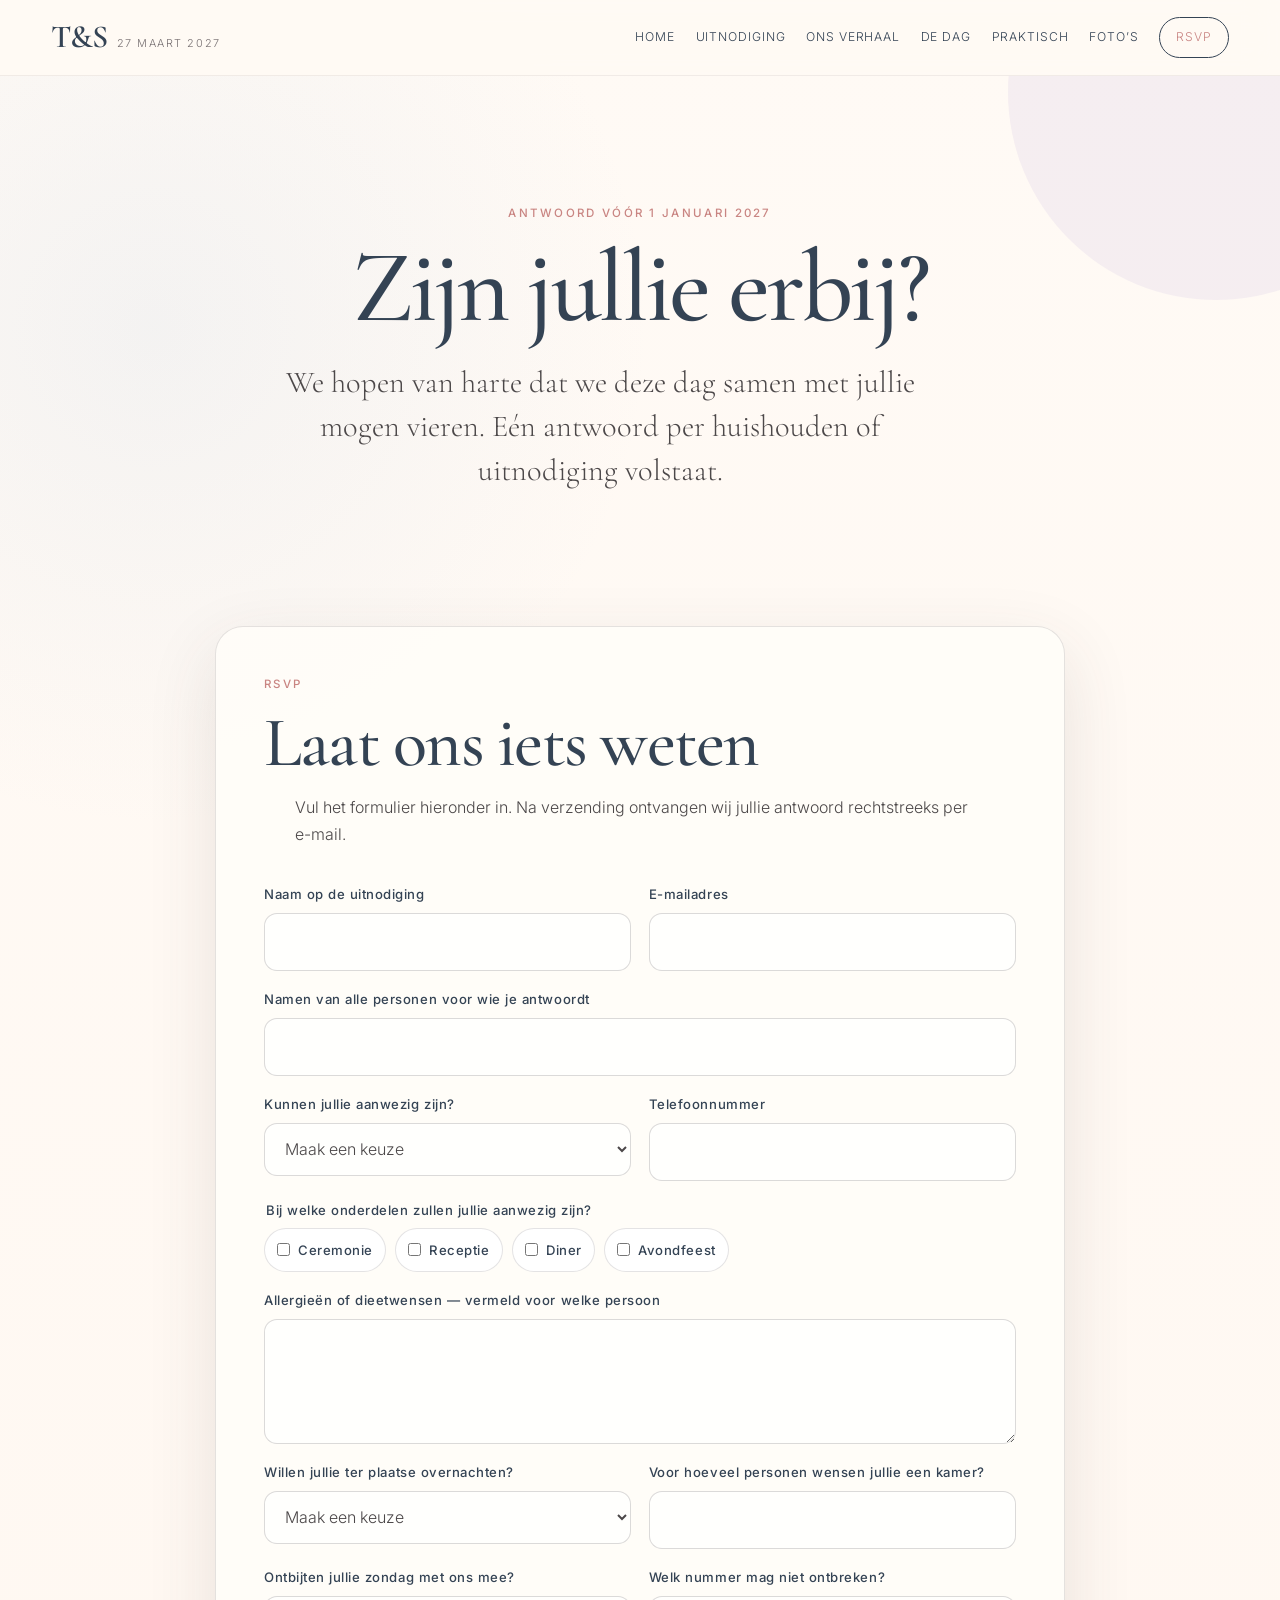
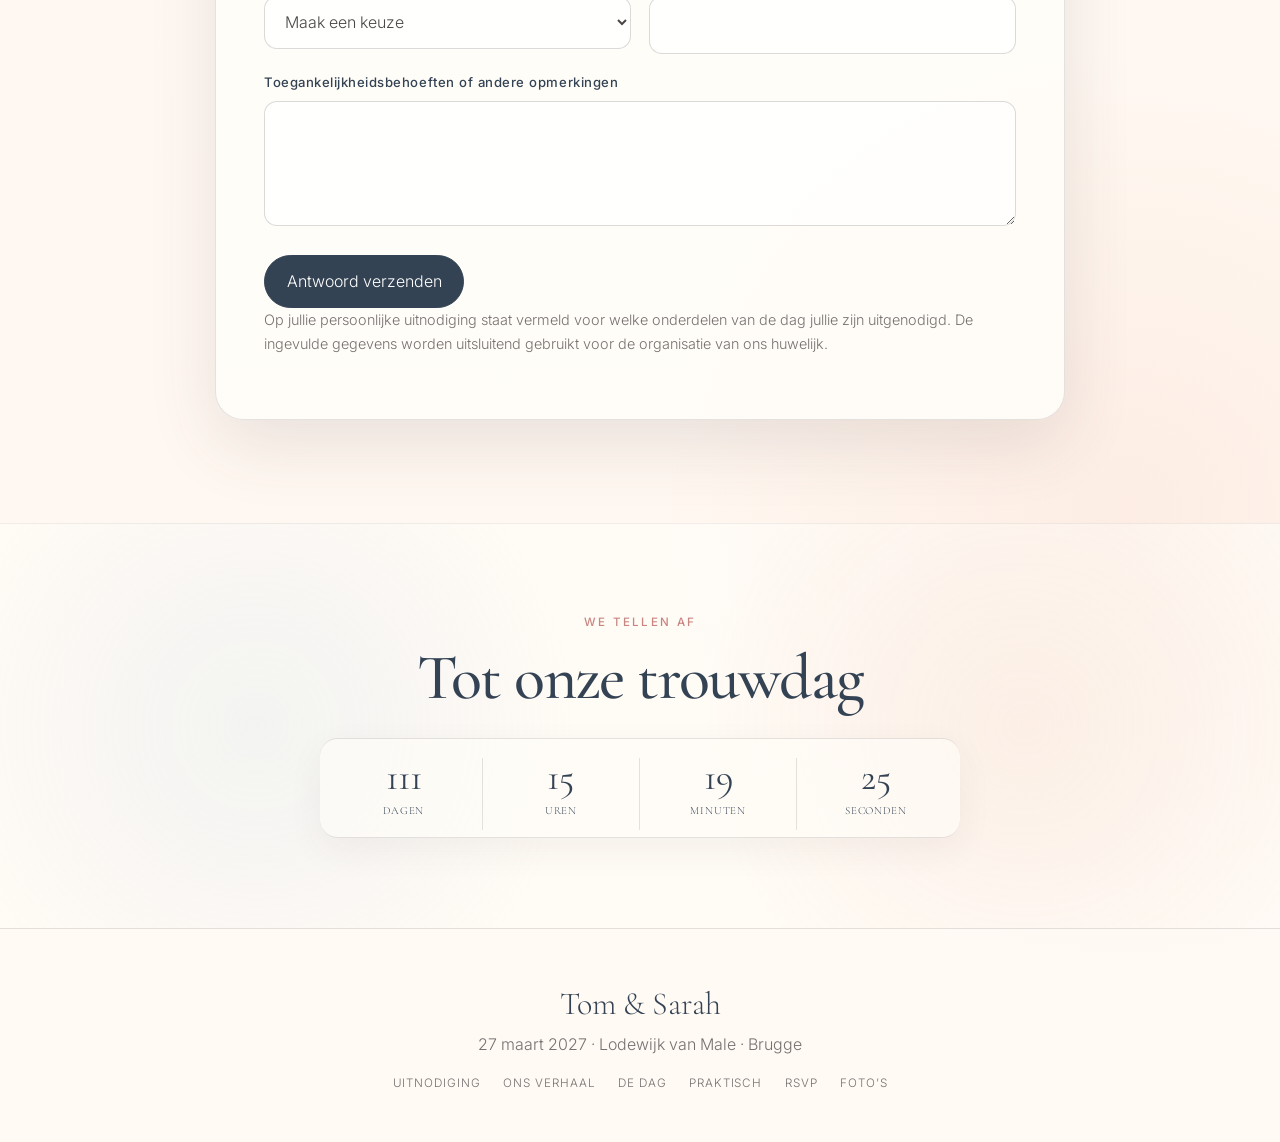
==== rsvp.html @ 19453e4e "Add files via upload Eerste versie trouwwebsite" ====
<!doctype html>
<html lang="nl">
<head>
  <meta charset="utf-8">
  <meta name="viewport" content="width=device-width,initial-scale=1">
  <meta name="description" content="Bevestig jullie aanwezigheid voor het huwelijk van Tom en Sarah vóór 1 januari 2027.">
  <meta name="theme-color" content="#fffaf5">
  <title>RSVP | Tom &amp; Sarah</title>
  <link rel="icon" href="assets/favicon.svg" type="image/svg+xml">
  <link rel="stylesheet" href="style.css">
</head>
<body>

<a class="skip-link" href="#main">Ga naar de inhoud</a>
<header class="site-header">
  <a class="brand" href="index.html" aria-label="Tom en Sarah, home">
    <span class="brand-mark">T&amp;S</span>
    <span class="brand-date">27 maart 2027</span>
  </a>
  <button class="menu-toggle" type="button" aria-label="Menu openen" aria-expanded="false">
    <span></span><span></span><span></span>
  </button>
  <nav class="site-nav" aria-label="Hoofdnavigatie">
    <a href="index.html">Home</a><a href="uitnodiging.html">Uitnodiging</a><a href="ons-verhaal.html">Ons verhaal</a><a href="de-dag.html">De dag</a><a href="praktisch.html">Praktisch</a><a href="fotos.html">Foto’s</a><a class="nav-rsvp" href="rsvp.html" aria-current="page">RSVP</a>
  </nav>
</header>

<main id="main">

<section class="page-hero">
  <div class="narrow centered-text">
    <span class="eyebrow">Antwoord vóór 1 januari 2027</span>
    <h1>Zijn jullie erbij?</h1>
    <p class="lead">We hopen van harte dat we deze dag samen met jullie mogen vieren. Eén antwoord per huishouden of uitnodiging volstaat.</p>
  </div>
</section>

<section class="section section-topless">
  <form class="form-shell" id="rsvp-form"
        action="https://formsubmit.co/tom.vandecasteele@hotmail.com"
        method="POST">
    <input type="hidden" name="_subject" id="rsvp-subject" value="RSVP">
    <input type="hidden" name="_template" value="table">
    <input type="hidden" name="_replyto" id="rsvp-replyto" value="">
    <input type="hidden" name="_url" id="rsvp-source-url" value="">
    <input type="hidden" name="_next" id="rsvp-next-url" value="" disabled>
    <input class="honeypot" type="text" name="_honey" tabindex="-1"
           autocomplete="off" aria-hidden="true">
    <div class="section-title">
      <span class="eyebrow">RSVP</span>
      <h2>Laat ons iets weten</h2>
      <p>Vul het formulier hieronder in. Na verzending ontvangen wij jullie antwoord rechtstreeks per e-mail.</p>
    </div>

    <div class="form-grid">
      <div class="field">
        <label for="invite-name">Naam op de uitnodiging</label>
        <input id="invite-name" name="Naam op de uitnodiging" autocomplete="name" required>
      </div>

      <div class="field">
        <label for="email">E-mailadres</label>
        <input id="email" name="E-mailadres" type="email" autocomplete="email" required>
      </div>

      <div class="field full">
        <label for="guest-names">Namen van alle personen voor wie je antwoordt</label>
        <input id="guest-names" name="Namen van alle personen" required>
      </div>

      <div class="field">
        <label for="attendance">Kunnen jullie aanwezig zijn?</label>
        <select id="attendance" name="Aanwezigheid" required>
          <option value="">Maak een keuze</option>
          <option>Ja, met veel plezier</option>
          <option>Helaas niet</option>
        </select>
      </div>

      <div class="field">
        <label for="phone">Telefoonnummer</label>
        <input id="phone" name="Telefoonnummer" type="tel" autocomplete="tel">
      </div>

      <fieldset class="field full">
        <legend>Bij welke onderdelen zullen jullie aanwezig zijn?</legend>
        <div class="checkbox-grid">
          <label class="check"><input type="checkbox" name="Aanwezig bij ceremonie" value="Ja"> Ceremonie</label>
          <label class="check"><input type="checkbox" name="Aanwezig bij receptie" value="Ja"> Receptie</label>
          <label class="check"><input type="checkbox" name="Aanwezig bij diner" value="Ja"> Diner</label>
          <label class="check"><input type="checkbox" name="Aanwezig bij avondfeest" value="Ja"> Avondfeest</label>
        </div>
      </fieldset>

      <div class="field full">
        <label for="diet">Allergieën of dieetwensen — vermeld voor welke persoon</label>
        <textarea id="diet" name="Allergieën of dieetwensen"></textarea>
      </div>

      <div class="field">
        <label for="stay">Willen jullie ter plaatse overnachten?</label>
        <select id="stay" name="Overnachting ter plaatse">
          <option value="">Maak een keuze</option>
          <option>Ja</option>
          <option>Nee</option>
          <option>Misschien, graag meer informatie</option>
        </select>
      </div>

      <div class="field">
        <label for="room-guests">Voor hoeveel personen wensen jullie een kamer?</label>
        <input id="room-guests" name="Aantal personen voor een kamer" type="number" min="1" max="8">
      </div>

      <div class="field">
        <label for="breakfast">Ontbijten jullie zondag met ons mee?</label>
        <select id="breakfast" name="Ontbijt op zondag">
          <option value="">Maak een keuze</option>
          <option>Ja</option>
          <option>Nee</option>
        </select>
      </div>

      <div class="field">
        <label for="song">Welk nummer mag niet ontbreken?</label>
        <input id="song" name="Muziekverzoek">
      </div>

      <div class="field full">
        <label for="notes">Toegankelijkheidsbehoeften of andere opmerkingen</label>
        <textarea id="notes" name="Andere opmerkingen"></textarea>
      </div>
    </div>

    <div class="button-row">
      <button class="btn primary" type="submit">Antwoord verzenden</button>
    </div>

    <div class="form-status" role="status" aria-live="polite" tabindex="-1"></div>
    <p class="small rsvp-test-note" hidden>
      Tijdens een lokale test opent na verzending een bevestigingspagina van de formulierenservice. Op de gepubliceerde website keren gasten automatisch terug naar onze bedankpagina.
    </p>
    <p class="small">Op jullie persoonlijke uitnodiging staat vermeld voor welke onderdelen van de dag jullie zijn uitgenodigd. De ingevulde gegevens worden uitsluitend gebruikt voor de organisatie van ons huwelijk.</p>
  </form>
</section>


<section class="page-countdown-section" aria-labelledby="countdown-title">
  <div class="narrow centered-text">
    <span class="eyebrow">We tellen af</span>
    <h2 id="countdown-title">Tot onze trouwdag</h2>

    <div class="countdown page-countdown" data-countdown aria-label="Aftellen tot de trouwdag">
      <div><strong data-days>—</strong><span>dagen</span></div>
      <div><strong data-hours>—</strong><span>uren</span></div>
      <div><strong data-minutes>—</strong><span>minuten</span></div>
      <div><strong data-seconds>—</strong><span>seconden</span></div>
    </div>
  </div>
</section>

</main>

<footer class="site-footer">
  <div class="footer-names">Tom &amp; Sarah</div>
  <div>27 maart 2027 · Lodewijk van Male · Brugge</div>
  <nav class="footer-nav" aria-label="Voettekstnavigatie">
    <a href="uitnodiging.html">Uitnodiging</a>
    <a href="ons-verhaal.html">Ons verhaal</a>
    <a href="de-dag.html">De dag</a>
    <a href="praktisch.html">Praktisch</a>
    <a href="rsvp.html">RSVP</a>
    <a href="fotos.html">Foto’s</a>
  </nav>
</footer>
<script src="config.js"></script>
<script src="script.js"></script>

</body>
</html>
---- style.css ----
@import url('https://fonts.googleapis.com/css2?family=Cormorant+Garamond:wght@400;500;600&family=Inter:wght@300;400;500&display=swap');

:root{
  --cream:#fffaf5;
  --cream-2:#fff7f0;
  --paper:#fffdf9;
  --navy:#344354;
  --ink:#4c4849;
  --muted:#777071;
  --rose:#c98582;
  --peach:#efb095;
  --blue:#b9cde3;
  --lilac:#c9b5dd;
  --green:#7f8c82;
  --gold:#a98562;
  --line:rgba(76,72,73,.15);
  --shadow:0 24px 70px rgba(71,56,54,.12);
  --radius:28px;
  --serif:"Cormorant Garamond",Georgia,serif;
  --sans:"Inter",Arial,sans-serif;
  --script:"Segoe Script","Brush Script MT",cursive;
}

*{box-sizing:border-box}
html{scroll-behavior:smooth}
body{
  margin:0;
  overflow-x:hidden;
  color:var(--ink);
  background:
    radial-gradient(circle at 12% 12%,rgba(185,205,227,.16),transparent 31rem),
    radial-gradient(circle at 88% 77%,rgba(239,176,149,.15),transparent 29rem),
    linear-gradient(180deg,var(--cream),var(--cream-2));
  font-family:var(--sans);
  font-weight:300;
  line-height:1.7;
  -webkit-font-smoothing:antialiased;
}
img{display:block;max-width:100%}
a{color:inherit}
button,input,select,textarea{font:inherit}
::selection{background:var(--blue);color:var(--navy)}
h1,h2,h3{
  margin:0;
  color:var(--navy);
  font-family:var(--serif);
  font-weight:500;
  line-height:.99;
}
h1{font-size:clamp(3.7rem,8vw,7.5rem);letter-spacing:-.035em}
h2{font-size:clamp(2.7rem,5.5vw,5rem);letter-spacing:-.025em}
h3{font-size:clamp(1.8rem,3vw,2.6rem)}
p{margin-top:0}
.skip-link{
  position:fixed;
  left:1rem;
  top:-5rem;
  z-index:999;
  padding:.8rem 1rem;
  border-radius:999px;
  background:var(--navy);
  color:white;
  transition:top .2s;
}
.skip-link:focus{top:1rem}

/* Navigation */
.site-header{
  position:sticky;
  top:0;
  z-index:100;
  min-height:76px;
  display:flex;
  align-items:center;
  justify-content:space-between;
  padding:0 clamp(1rem,4vw,4rem);
  background:rgba(255,250,245,.91);
  border-bottom:1px solid rgba(76,72,73,.08);
  backdrop-filter:blur(16px);
}
.brand{
  display:inline-flex;
  align-items:baseline;
  gap:.65rem;
  text-decoration:none;
}
.brand-mark{
  color:var(--navy);
  font-family:var(--serif);
  font-size:2rem;
  font-weight:600;
  letter-spacing:-.04em;
}
.brand-date{
  color:var(--muted);
  font-size:.68rem;
  letter-spacing:.14em;
  text-transform:uppercase;
}
.site-nav{
  display:flex;
  align-items:center;
  gap:clamp(.75rem,1.6vw,1.4rem);
}
.site-nav a{
  position:relative;
  padding:.55rem 0;
  color:var(--navy);
  font-size:.76rem;
  letter-spacing:.075em;
  text-decoration:none;
  text-transform:uppercase;
}
.site-nav a::after{
  content:"";
  position:absolute;
  left:0;
  right:100%;
  bottom:.28rem;
  height:1px;
  background:var(--rose);
  transition:right .22s ease;
}
.site-nav a:hover::after,
.site-nav a[aria-current="page"]::after{right:0}
.site-nav a[aria-current="page"]{color:var(--rose)}
.site-nav .nav-rsvp{
  padding:.55rem 1rem;
  border:1px solid var(--navy);
  border-radius:999px;
}
.site-nav .nav-rsvp::after{display:none}
.menu-toggle{
  display:none;
  border:0;
  background:none;
  color:var(--navy);
  cursor:pointer;
}
.menu-toggle span{
  display:block;
  width:25px;
  height:1.5px;
  margin:6px 0;
  background:currentColor;
}

/* Shared layout */
.container{width:min(1160px,calc(100% - 2rem));margin-inline:auto}
.narrow{width:min(780px,calc(100% - 2rem));margin-inline:auto}
.section{padding:clamp(4rem,8vw,8rem) 0}
.section-topless{padding-top:0}
.soft{
  background:linear-gradient(135deg,rgba(185,205,227,.16),rgba(239,176,149,.11));
  border-block:1px solid rgba(76,72,73,.06);
}
.grid-2{
  display:grid;
  grid-template-columns:repeat(2,minmax(0,1fr));
  gap:clamp(2rem,7vw,7rem);
  align-items:center;
}
.centered-text{text-align:center}
.eyebrow{
  display:block;
  margin-bottom:.85rem;
  color:var(--rose);
  font-size:.72rem;
  font-weight:500;
  letter-spacing:.2em;
  text-transform:uppercase;
}
.lead{
  font-family:var(--serif);
  font-size:clamp(1.35rem,2.5vw,1.9rem);
  line-height:1.45;
}
.prose p{margin-bottom:1.25rem}
.small{color:var(--muted);font-size:.9rem}
.section-title{margin-bottom:2.2rem}
.section-title p{max-width:690px;margin:1rem auto 0}
.page-hero{
  position:relative;
  overflow:hidden;
  padding:clamp(5rem,10vw,9rem) 0 clamp(4rem,8vw,7rem);
}
.page-hero::before{
  content:"";
  position:absolute;
  width:26rem;
  height:26rem;
  top:-12rem;
  right:-9rem;
  border-radius:50%;
  background:rgba(201,181,221,.18);
}
.page-hero .container,
.page-hero .narrow{position:relative}
.page-hero p{max-width:700px;margin-top:1.4rem}
.image-frame{
  position:relative;
  overflow:hidden;
  border-radius:var(--radius);
  background:#eee7e2;
  box-shadow:var(--shadow);
}
.image-frame img{width:100%;height:100%;object-fit:cover}
.image-frame::after{
  content:"";
  position:absolute;
  inset:0;
  border-radius:inherit;
  box-shadow:inset 0 0 0 1px rgba(255,255,255,.35);
  pointer-events:none;
}
.image-caption{
  margin-top:.75rem;
  color:var(--muted);
  font-size:.76rem;
  letter-spacing:.07em;
  text-transform:uppercase;
}
.card{
  padding:clamp(1.6rem,4vw,2.6rem);
  border:1px solid var(--line);
  border-radius:22px;
  background:rgba(255,253,249,.79);
  box-shadow:0 10px 35px rgba(71,56,54,.05);
}
.card h3{margin-bottom:.8rem}
.card p:last-child{margin-bottom:0}
.icon{
  display:grid;
  place-items:center;
  width:48px;
  height:48px;
  margin-bottom:1.2rem;
  border-radius:50%;
  background:rgba(185,205,227,.3);
  color:var(--navy);
  font-family:var(--serif);
  font-size:1.45rem;
}
.button-row{
  display:flex;
  flex-wrap:wrap;
  gap:.8rem;
  margin-top:1.8rem;
}
.button-row.centered{justify-content:center}
.btn{
  display:inline-flex;
  align-items:center;
  justify-content:center;
  gap:.55rem;
  min-height:50px;
  padding:.75rem 1.35rem;
  border:1px solid var(--navy);
  border-radius:999px;
  background:transparent;
  color:var(--navy);
  cursor:pointer;
  text-decoration:none;
  transition:transform .2s ease,background .2s ease,color .2s ease;
}
.btn:hover{
  transform:translateY(-2px);
  background:var(--navy);
  color:white;
}
.btn.primary{background:var(--navy);color:white}
.btn.primary:hover{background:#24313e}

/* Approved front page */
.cover-page{background:linear-gradient(180deg,var(--cream),var(--cream-2))}
.frontpage{min-height:calc(100svh - 76px)}
.front-hero{
  position:relative;
  isolation:isolate;
  width:min(1320px,100%);
  min-height:calc(100svh - 76px);
  margin:0 auto;
  padding:clamp(1.2rem,3vw,2.8rem) clamp(1rem,4vw,3.4rem) 2.5rem;
  display:flex;
  flex-direction:column;
  align-items:center;
  justify-content:center;
  text-align:center;
}
.side-flowers{
  position:absolute;
  z-index:-1;
  height:auto;
  pointer-events:none;
  user-select:none;
  opacity:.88;
  filter:saturate(.9) contrast(.97);
}
.side-flowers-left{
  width:clamp(205px,24vw,385px);
  left:clamp(-185px,-10vw,-95px);
  bottom:clamp(-105px,-5vw,-42px);
}
.side-flowers-right{
  width:clamp(210px,24vw,390px);
  right:clamp(-190px,-10vw,-98px);
  top:clamp(-88px,-4vw,-32px);
}
.castle-wrap{
  position:relative;
  z-index:2;
  width:min(900px,81vw);
  margin:0 auto -.2rem;
}
.castle-wrap::after{
  content:"";
  position:absolute;
  left:7%;
  right:7%;
  bottom:2%;
  height:14%;
  background:linear-gradient(to bottom,transparent,var(--cream));
}
.castle{width:100%;opacity:.92;filter:sepia(.08) contrast(.88)}
.front-names{
  margin:.1rem 0 .3rem;
  font-size:clamp(3.35rem,7.2vw,6.6rem);
  line-height:1;
  letter-spacing:.14em;
  text-transform:uppercase;
}
.heart-divider{
  display:flex;
  align-items:center;
  justify-content:center;
  gap:.8rem;
  margin:.35rem auto .7rem;
  color:var(--rose);
}
.heart-divider::before,
.heart-divider::after{
  content:"";
  width:78px;
  height:1px;
  background:rgba(201,133,130,.55);
}
.front-date,
.front-location{
  margin:0;
  color:var(--navy);
  font-family:var(--serif);
  text-transform:uppercase;
}
.front-date{font-size:clamp(1.05rem,1.7vw,1.4rem);letter-spacing:.3em}
.front-location{font-size:clamp(.82rem,1.15vw,1rem);letter-spacing:.26em}
.front-intro{
  max-width:860px;
  margin:.55rem auto 1rem;
  color:var(--rose);
  font-family:var(--script);
  font-size:clamp(1.05rem,1.75vw,1.5rem);
  line-height:1.45;
}
.front-cta{
  display:inline-flex;
  align-items:center;
  justify-content:center;
  gap:.65rem;
  min-width:min(360px,88vw);
  padding:.92rem 1.4rem;
  border:1px solid rgba(137,76,75,.25);
  border-radius:12px;
  background:linear-gradient(135deg,#ca8a87,#bf7775);
  box-shadow:0 13px 34px rgba(144,88,87,.16);
  color:#fffaf5;
  font-family:var(--serif);
  font-size:1.02rem;
  letter-spacing:.055em;
  text-decoration:none;
  text-transform:uppercase;
  transition:transform .2s ease,box-shadow .2s ease;
}
.front-cta:hover{
  transform:translateY(-2px);
  box-shadow:0 17px 40px rgba(144,88,87,.22);
}
.countdown{
  width:min(640px,95%);
  margin:1.15rem auto 0;
  padding:1rem 0 .15rem;
  display:grid;
  grid-template-columns:repeat(4,1fr);
  border-top:1px solid var(--line);
  border-bottom:1px solid var(--line);
}
.countdown div{
  padding:.1rem .5rem .6rem;
  border-right:1px solid var(--line);
}
.countdown div:last-child{border-right:0}
.countdown strong{
  display:block;
  color:var(--navy);
  font-family:var(--serif);
  font-size:clamp(1.65rem,3.2vw,2.35rem);
  font-weight:400;
  line-height:1;
}
.countdown span{
  display:block;
  margin-top:.3rem;
  color:var(--navy);
  font-family:var(--serif);
  font-size:.68rem;
  letter-spacing:.08em;
  text-transform:uppercase;
}

/* Approved invitation page */
.invitation-photo{
  position:relative;
  min-height:clamp(480px,67svh,760px);
  overflow:hidden;
}
.invitation-photo img{
  width:100%;
  height:100%;
  min-height:inherit;
  object-fit:cover;
  object-position:center 48%;
}
.photo-wash{
  position:absolute;
  inset:0;
  background:
    linear-gradient(to bottom,rgba(32,43,54,.08),rgba(32,43,54,.26)),
    linear-gradient(to top,rgba(255,250,245,.55),transparent 38%);
}
.invitation-photo-title{
  position:absolute;
  inset:auto 1rem 7rem;
  color:white;
  text-align:center;
  text-shadow:0 3px 22px rgba(22,28,35,.35);
}
.invitation-photo-title span{
  display:block;
  margin-bottom:.65rem;
  font-family:var(--serif);
  font-size:.8rem;
  letter-spacing:.22em;
  text-transform:uppercase;
}
.invitation-photo-title h1{color:white;font-size:clamp(4rem,9vw,8rem)}
.invitation-copy-section{
  position:relative;
  z-index:2;
  padding:0 1rem 6rem;
}
.invitation-card{
  width:min(900px,100%);
  margin:-2.7rem auto 0;
  padding:clamp(2rem,6vw,5rem);
  border:1px solid var(--line);
  border-radius:30px;
  background:rgba(255,253,249,.97);
  box-shadow:var(--shadow);
  text-align:center;
}
.invitation-text{
  max-width:760px;
  margin:0 auto;
  font-family:var(--serif);
  font-size:clamp(1.08rem,2vw,1.4rem);
  line-height:1.72;
}
.invitation-text p{margin-bottom:1.35rem}
.signature{
  margin:2rem 0 1.6rem;
  color:var(--rose);
  font-family:var(--script);
  font-size:1.35rem;
  line-height:1.4;
}
.signature strong{
  color:var(--navy);
  font-family:var(--serif);
  font-size:2rem;
  font-weight:400;
}
.date-place{
  display:flex;
  justify-content:center;
  flex-wrap:wrap;
  gap:.55rem 1.1rem;
  margin:1.5rem 0;
  color:var(--navy);
  font-family:var(--serif);
  font-size:.86rem;
  letter-spacing:.12em;
  text-transform:uppercase;
}
.date-place span+span::before{content:"·";margin-right:1.1rem}
.rsvp-note{
  display:inline-block;
  margin-top:1.45rem;
  color:var(--rose);
  font-family:var(--serif);
  text-decoration:none;
}

/* Story */
.story-photo{aspect-ratio:4/5}
.story-copy{max-width:590px}
.pullquote{
  margin:2.2rem 0 0;
  padding-left:1.3rem;
  border-left:1px solid var(--gold);
  color:var(--muted);
  font-family:var(--serif);
  font-size:1.45rem;
  font-style:italic;
}

/* Day */
.panoramic{aspect-ratio:16/8}
.dining-photo{aspect-ratio:3/2}
.timeline{
  position:relative;
  width:min(820px,100%);
  margin:0 auto;
}
.timeline::before{
  content:"";
  position:absolute;
  left:119px;
  top:0;
  bottom:0;
  width:1px;
  background:linear-gradient(var(--blue),var(--peach),var(--lilac));
}
.timeline-item{
  position:relative;
  display:grid;
  grid-template-columns:95px 1fr;
  gap:3rem;
  padding:0 0 3.3rem;
}
.timeline-item:last-child{padding-bottom:0}
.timeline-time{
  padding-top:.3rem;
  color:var(--muted);
  font-size:.8rem;
  letter-spacing:.1em;
  text-align:right;
  text-transform:uppercase;
}
.timeline-content{position:relative;padding-left:1rem}
.timeline-content::before{
  content:"";
  position:absolute;
  left:-33.5px;
  top:.5rem;
  width:13px;
  height:13px;
  border:2px solid var(--peach);
  border-radius:50%;
  background:var(--paper);
  box-shadow:0 0 0 5px var(--cream);
}
.timeline-content h3{margin-bottom:.45rem}
.timeline-content p{margin:0}

/* Practical */
.location-split{
  display:grid;
  grid-template-columns:1.1fr .9fr;
  gap:1.5rem;
  align-items:stretch;
}
.location-photo{min-height:430px}
.address{
  font-family:var(--serif);
  font-size:1.4rem;
  line-height:1.45;
}
.info-grid{
  display:grid;
  grid-template-columns:repeat(2,minmax(0,1fr));
  gap:1.25rem;
}
.info-grid .card:first-child{grid-column:span 2}

/* RSVP form */
.form-shell{
  width:min(850px,calc(100% - 2rem));
  margin:0 auto;
  padding:clamp(1.4rem,4vw,3rem);
  border:1px solid var(--line);
  border-radius:var(--radius);
  background:rgba(255,253,249,.88);
  box-shadow:var(--shadow);
}
.form-grid{
  display:grid;
  grid-template-columns:repeat(2,minmax(0,1fr));
  gap:1.1rem;
}
.field{display:flex;flex-direction:column;gap:.45rem}
.field.full{grid-column:1/-1}
.field label,fieldset legend{
  color:var(--navy);
  font-size:.82rem;
  font-weight:500;
  letter-spacing:.04em;
}
input,select,textarea{
  width:100%;
  padding:.9rem 1rem;
  border:1px solid rgba(76,72,73,.2);
  border-radius:13px;
  outline:none;
  background:rgba(255,255,255,.75);
  color:var(--ink);
  transition:border .2s,box-shadow .2s;
}
input:focus,select:focus,textarea:focus{
  border-color:var(--gold);
  box-shadow:0 0 0 4px rgba(169,133,98,.1);
}
textarea{min-height:125px;resize:vertical}
fieldset{margin:0;padding:0;border:0}
.checkbox-grid{
  display:flex;
  flex-wrap:wrap;
  gap:.6rem;
  margin-top:.45rem;
}
.check{
  display:inline-flex;
  align-items:center;
  gap:.5rem;
  padding:.6rem .75rem;
  border:1px solid var(--line);
  border-radius:999px;
  background:white;
}
.check input{width:auto;margin:0}
.form-status{
  display:none;
  margin-top:1rem;
  padding:1rem;
  border-radius:14px;
  background:rgba(185,205,227,.25);
}
.form-status.show{display:block}

/* Photos */
.photo-page-image{aspect-ratio:3/4}
.photo-actions{
  display:grid;
  grid-template-columns:repeat(2,minmax(0,1fr));
  gap:1.25rem;
  margin-top:3rem;
}
.action-card{
  display:flex;
  flex-direction:column;
  min-height:250px;
  padding:clamp(1.5rem,4vw,2.5rem);
  border:1px solid var(--line);
  border-radius:24px;
  background:var(--paper);
  text-decoration:none;
  transition:transform .25s,box-shadow .25s;
}
.action-card:hover{transform:translateY(-4px);box-shadow:var(--shadow)}
.action-card h3{margin-top:auto}
.action-card p{margin-bottom:1.2rem;color:var(--muted)}
.action-arrow{align-self:flex-end;font-size:2rem}
.photo-strip{
  display:grid;
  grid-template-columns:1fr .7fr 1fr;
  gap:.8rem;
  margin-top:3rem;
}
.photo-strip .image-frame{min-height:260px}
.photo-strip .image-frame:nth-child(2){transform:translateY(2rem)}

/* Footer and utilities */
.site-footer{
  padding:3rem 1rem;
  border-top:1px solid var(--line);
  background:rgba(255,253,249,.5);
  color:var(--muted);
  text-align:center;
}
.footer-names{
  color:var(--navy);
  font-family:var(--serif);
  font-size:2rem;
}
.footer-nav{
  display:flex;
  justify-content:center;
  flex-wrap:wrap;
  gap:.9rem 1.4rem;
  margin:1rem 0 0;
}
.footer-nav a{
  font-size:.73rem;
  letter-spacing:.08em;
  text-decoration:none;
  text-transform:uppercase;
}
.toast{
  position:fixed;
  left:50%;
  bottom:1.25rem;
  z-index:200;
  width:min(520px,calc(100% - 2rem));
  padding:1rem 1.2rem;
  border-radius:15px;
  background:var(--navy);
  box-shadow:var(--shadow);
  color:white;
  transform:translate(-50%,130%);
  transition:transform .3s;
}
.toast.show{transform:translate(-50%,0)}
.reveal{
  opacity:0;
  transform:translateY(22px);
  transition:opacity .75s ease,transform .75s ease;
}
.reveal.visible{opacity:1;transform:none}
.error-page{
  min-height:100svh;
  display:grid;
  place-items:center;
  align-content:center;
  gap:1rem;
  padding:2rem;
  text-align:center;
}

/* Responsive */
@media(max-width:980px){
  .menu-toggle{display:block}
  .site-nav{
    position:fixed;
    inset:76px 0 auto 0;
    z-index:99;
    display:grid;
    gap:0;
    padding:1rem;
    background:rgba(255,253,249,.99);
    border-bottom:1px solid var(--line);
    box-shadow:var(--shadow);
    transform:translateY(-145%);
    transition:transform .3s ease;
  }
  .site-nav.open{transform:translateY(0)}
  .site-nav a{padding:.85rem 1rem}
  .site-nav .nav-rsvp{margin-top:.5rem;border-radius:14px}
  .grid-2,.story-teaser-grid,.location-split{grid-template-columns:1fr}
  .story-teaser-image{
    width:min(520px,100%);
    margin:auto;
    aspect-ratio:5/4;
  }
  .location-photo{min-height:360px}
  .frontpage,.front-hero{min-height:calc(100svh - 76px)}
  .side-flowers-left{
    width:clamp(190px,30vw,315px);
    left:-150px;
    bottom:-45px;
    opacity:.78;
  }
  .side-flowers-right{
    width:clamp(195px,30vw,320px);
    right:-155px;
    top:-28px;
    opacity:.78;
  }
}

@media(max-width:700px){
  .site-header{min-height:68px}
  .brand-date{display:none}
  .site-nav{inset-block-start:68px}
  .frontpage,.front-hero{min-height:auto}
  .front-hero{padding:1.2rem .7rem 2.2rem}
  .castle-wrap{width:111vw;margin-left:-6vw}
  .front-names{
    font-size:clamp(2.65rem,12vw,4.2rem);
    letter-spacing:.08em;
  }
  .front-date{font-size:.85rem;letter-spacing:.19em}
  .front-location{font-size:.7rem;letter-spacing:.17em}
  .front-intro{
    max-width:89%;
    font-family:var(--serif);
    font-size:1.2rem;
    font-style:italic;
  }
  .side-flowers-left{
    width:195px;
    left:-145px;
    bottom:-20px;
    opacity:.58;
  }
  .side-flowers-right{
    width:198px;
    right:-148px;
    top:26px;
    opacity:.56;
  }
  .countdown{
    grid-template-columns:repeat(2,1fr);
    width:min(410px,95%);
  }
  .countdown div:nth-child(2){border-right:0}
  .countdown div:nth-child(-n+2){
    margin-bottom:.7rem;
    padding-bottom:.8rem;
    border-bottom:1px solid var(--line);
  }
  .invitation-photo{min-height:480px}
  .invitation-photo-title{bottom:2.6rem}
  .invitation-card{margin-top:-1.7rem;border-radius:22px}
  .date-place{display:grid}
  .date-place span+span::before{display:none}
  .story-teaser{padding:4rem 0}
  .info-grid,.form-grid,.photo-actions{grid-template-columns:1fr}
  .info-grid .card:first-child{grid-column:auto}
  .timeline::before{left:10px}
  .timeline-item{
    grid-template-columns:1fr;
    gap:.4rem;
    padding-left:2.4rem;
  }
  .timeline-time{text-align:left}
  .timeline-content{padding-left:0}
  .timeline-content::before{left:-36px}
  .photo-strip{grid-template-columns:1fr}
  .photo-strip .image-frame:nth-child(2){transform:none}
  .field.full{grid-column:auto}
}

@media(prefers-reduced-motion:reduce){
  *,*::before,*::after{
    scroll-behavior:auto!important;
    transition:none!important;
    animation:none!important;
  }
  .reveal{opacity:1;transform:none}
}


.postscript{
  max-width:700px;
  margin:2rem auto 0;
  padding-top:1.4rem;
  border-top:1px solid var(--line);
  color:var(--muted);
  font-family:var(--serif);
  font-size:1.05rem;
  font-style:italic;
  line-height:1.6;
}


@media(max-width:700px){
  .invitation-photo-title{
    bottom:5.2rem;
  }
  .front-intro{
    line-height:1.5;
  }
  .postscript{
    font-size:1rem;
  }
}


/* Version 10: countdown at the bottom of every page */
.page-countdown-section{
  padding:clamp(3.5rem,7vw,6rem) 1rem;
  border-top:1px solid rgba(76,72,73,.08);
  background:
    radial-gradient(circle at 20% 50%,rgba(185,205,227,.17),transparent 20rem),
    radial-gradient(circle at 80% 50%,rgba(239,176,149,.14),transparent 20rem),
    rgba(255,253,249,.62);
}
.page-countdown-section h2{
  margin-bottom:.4rem;
  font-size:clamp(2.5rem,5vw,4.4rem);
}
.page-countdown{
  margin-top:1.8rem;
  background:rgba(255,253,249,.58);
  border-radius:18px;
  padding:1.15rem .35rem .45rem;
  box-shadow:0 12px 36px rgba(71,56,54,.06);
}
@media(max-width:700px){
  .page-countdown-section{
    padding:3.5rem 1rem;
  }
  .page-countdown{
    padding:1rem .25rem .35rem;
  }
}


/* Version 11 — chronologisch fotoverhaal */
.story-opening{
  position:relative;overflow:hidden;
  padding:clamp(5rem,10vw,9rem) 1rem clamp(4rem,8vw,7rem);
}
.story-opening::before,.story-opening::after{
  content:"";position:absolute;border-radius:50%;pointer-events:none;
}
.story-opening::before{
  width:28rem;height:28rem;top:-15rem;left:-10rem;
  background:rgba(185,205,227,.20);
}
.story-opening::after{
  width:24rem;height:24rem;right:-9rem;bottom:-13rem;
  background:rgba(239,176,149,.16);
}
.story-opening .narrow{position:relative}
.story-chapter{
  padding:clamp(4.5rem,8vw,8rem) 0;
  border-top:1px solid rgba(76,72,73,.07);
}
.story-chapter-text{
  padding-block:clamp(4rem,7vw,6.5rem);
  background:rgba(255,253,249,.58);
}
.story-chapter-tinted{
  background:
    radial-gradient(circle at 5% 15%,rgba(185,205,227,.15),transparent 28rem),
    radial-gradient(circle at 95% 80%,rgba(239,176,149,.12),transparent 28rem),
    rgba(255,253,249,.52);
}
.story-chapter-intro{max-width:840px}
.chapter-number{
  display:block;margin-bottom:.8rem;color:var(--rose);
  font-size:.72rem;font-weight:500;letter-spacing:.2em;text-transform:uppercase;
}
.story-origin-text{
  max-width:780px;margin:1.7rem auto 0;
  font-family:var(--serif);font-size:clamp(1.22rem,2.2vw,1.6rem);line-height:1.68;
}
.story-origin-text p:last-child{margin-bottom:0}
.story-chapter-heading{
  display:grid;grid-template-columns:minmax(0,1fr) minmax(360px,.92fr);
  gap:clamp(2.5rem,7vw,7rem);align-items:center;
  margin-bottom:clamp(3rem,6vw,5rem);
}
.story-chapter-copy h2{max-width:720px}
.story-chapter-copy p{
  max-width:650px;margin:1.35rem 0 0;
  font-family:var(--serif);font-size:clamp(1.18rem,2vw,1.45rem);
}
.story-feature{min-width:0}
.story-moment{position:relative;min-width:0}
.story-moment-featured{width:min(560px,100%);margin-inline:auto}
.moment-images{display:grid;gap:.7rem;min-width:0}
.story-moment-pair .moment-images,
.story-moment-multiple .moment-images{
  grid-template-columns:repeat(2,minmax(0,1fr));
}
.album-photo-button{
  position:relative;display:block;width:100%;padding:0;overflow:hidden;
  border:0;border-radius:20px;background:#eee7e2;
  box-shadow:0 14px 42px rgba(71,56,54,.10);
  cursor:zoom-in;transition:transform .24s ease,box-shadow .24s ease;
}
.album-photo-button:hover{
  transform:translateY(-3px);box-shadow:0 20px 52px rgba(71,56,54,.16);
}
.album-photo-button:focus-visible{
  outline:3px solid rgba(201,133,130,.7);outline-offset:4px;
}
.album-photo-button img{display:block;width:100%;height:auto}
.story-album{display:grid;gap:clamp(1rem,2vw,1.5rem)}
.story-album-row{
  display:grid;grid-template-columns:repeat(3,minmax(0,1fr));
  gap:clamp(.8rem,1.5vw,1.2rem);align-items:start;
}
.story-ending{padding-top:clamp(5rem,9vw,8rem)}
.story-ending p{
  max-width:650px;margin:1rem auto 0;font-family:var(--serif);font-size:1.3rem;
}

/* Chronological lightbox */
body.lightbox-open{overflow:hidden}
.story-lightbox{
  position:fixed;inset:0;z-index:500;display:none;place-items:center;
  padding:clamp(1rem,3vw,2rem);background:rgba(26,29,34,.92);
}
.story-lightbox.open{display:grid}
.lightbox-dialog{
  position:relative;width:min(1400px,100%);height:min(92svh,1000px);
  display:grid;grid-template-columns:auto minmax(0,1fr) auto;
  align-items:center;gap:clamp(.5rem,2vw,1.5rem);
}
.lightbox-image-wrap{
  min-width:0;min-height:0;height:100%;display:grid;place-items:center;
}
.lightbox-image{
  max-width:100%;max-height:calc(92svh - 5rem);object-fit:contain;
  border-radius:14px;box-shadow:0 24px 80px rgba(0,0,0,.35);
}
.lightbox-close,.lightbox-prev,.lightbox-next{
  border:1px solid rgba(255,255,255,.35);
  background:rgba(255,255,255,.08);color:white;cursor:pointer;
  backdrop-filter:blur(10px);
}
.lightbox-close{
  position:absolute;top:0;right:0;z-index:2;
  width:46px;height:46px;border-radius:50%;font-size:1.7rem;line-height:1;
}
.lightbox-prev,.lightbox-next{
  width:48px;height:58px;border-radius:999px;font-size:1.7rem;
}
.lightbox-counter{
  position:absolute;left:50%;bottom:0;color:rgba(255,255,255,.82);
  font-size:.78rem;letter-spacing:.12em;transform:translateX(-50%);
}

@media(max-width:980px){
  .story-chapter-heading{grid-template-columns:1fr}
  .story-feature{width:min(620px,100%);margin-inline:auto}
  .story-album-row{grid-template-columns:repeat(2,minmax(0,1fr))}
}
@media(max-width:700px){
  .story-opening{padding-top:4.5rem}
  .story-chapter{padding-block:4.5rem}
  .story-album-row{grid-template-columns:1fr}
  .story-moment-pair .moment-images,
  .story-moment-multiple .moment-images{grid-template-columns:1fr}
  .lightbox-dialog{grid-template-columns:1fr}
  .lightbox-prev,.lightbox-next{position:absolute;bottom:0;z-index:2}
  .lightbox-prev{left:0}.lightbox-next{right:0}
  .lightbox-counter{bottom:.8rem}
}


/* Version 13 — chapter-one photographs and chronological chapter-two hero */
.story-chapter-one-photos{
  width:min(1040px,calc(100% - 2rem));
  margin-top:clamp(2.5rem,5vw,4.5rem);
}
.story-chapter-one-photos .story-moment{
  max-width:100%;
}
.story-chapter-heading-text-only{
  grid-template-columns:minmax(0,760px);
}
.story-album-before-feature{
  margin-bottom:clamp(2rem,5vw,4rem);
}
.story-main-photo{
  display:flex;
  justify-content:center;
  margin-bottom:clamp(2rem,5vw,4rem);
}
.story-main-photo .story-moment-featured{
  width:min(620px,100%);
}
.story-main-photo .album-photo-button{
  box-shadow:0 22px 64px rgba(71,56,54,.16);
}

@media(max-width:700px){
  .story-chapter-one-photos .story-moment-pair .moment-images{
    grid-template-columns:1fr;
  }
}


/* Version 14 — chronological justified photo flow */
.story-chapter-one-layout{
  grid-template-columns:minmax(0,.9fr) minmax(420px,1.1fr);
}
.story-chapter-one-layout .story-origin-text{
  margin:1.6rem 0 0;
}
.story-chapter-one-photos{
  width:100%;
  margin:0;
}
.story-chapter-one-photos .story-moment-featured{
  width:100%;
}
.story-chapter-one-photos .moment-images{
  display:grid;
  grid-template-columns:.78fr 1.22fr;
  height:clamp(350px,42vw,510px);
  gap:.8rem;
}
.story-chapter-one-photos .album-photo-button{
  height:100%;
}
.story-chapter-one-photos .album-photo-button img{
  width:100%;
  height:100%;
  object-fit:cover;
}
.story-chapter-one-photos .album-photo-button:first-child img{
  object-position:center;
}
.story-chapter-one-photos .album-photo-button:last-child img{
  object-position:center;
}

.story-chapter-prelude{
  margin-bottom:clamp(3rem,6vw,5.5rem);
}

/* The wrappers from older versions no longer form rigid rows. */
.story-album{
  display:flex;
  flex-wrap:wrap;
  align-items:stretch;
  gap:clamp(.65rem,1.2vw,1rem);
  margin-bottom:clamp(1rem,2vw,1.5rem);
}
.story-album-row{
  display:contents;
}
.story-album::after{
  content:"";
  flex-grow:999;
  flex-basis:18rem;
}
.story-album .story-moment{
  flex-grow:var(--moment-ratio,1);
  flex-basis:calc(var(--moment-ratio,1) * 15rem);
  min-width:170px;
}
.story-album .moment-images{
  display:flex;
  height:clamp(210px,23vw,285px);
  gap:clamp(.45rem,.8vw,.7rem);
}
.story-album .album-photo-button{
  flex:var(--photo-ratio,1) 1 0;
  min-width:0;
  height:100%;
}
.story-album .album-photo-button img{
  width:100%;
  height:100%;
  object-fit:cover;
}
.story-album-sequence-bridge{
  margin-top:clamp(.4rem,1vw,.8rem);
  margin-bottom:clamp(.4rem,1vw,.8rem);
}

@media(max-width:980px){
  .story-chapter-one-layout{
    grid-template-columns:1fr;
  }
  .story-chapter-one-photos{
    width:min(720px,100%);
    margin-inline:auto;
  }
}
@media(max-width:700px){
  .story-chapter-one-photos .moment-images{
    height:auto;
    grid-template-columns:1fr;
  }
  .story-chapter-one-photos .album-photo-button{
    height:auto;
  }
  .story-chapter-one-photos .album-photo-button img{
    height:auto;
    object-fit:contain;
  }
  .story-album{
    display:grid;
    grid-template-columns:1fr;
  }
  .story-album::after{
    display:none;
  }
  .story-album .story-moment{
    min-width:0;
  }
  .story-album .moment-images{
    height:auto;
    display:grid;
    grid-template-columns:1fr;
  }
  .story-album .album-photo-button{
    height:auto;
  }
  .story-album .album-photo-button img{
    height:auto;
    object-fit:contain;
  }
}


/* Version 15 — werkend RSVP-formulier */
.honeypot{
  position:absolute!important;
  left:-10000px!important;
  width:1px!important;
  height:1px!important;
  overflow:hidden!important;
  opacity:0!important;
  pointer-events:none!important;
}
#rsvp-form button[disabled]{
  cursor:wait;
  opacity:.7;
}
.form-status{
  display:none;
  margin-top:1.4rem;
  padding:1rem 1.15rem;
  border-radius:14px;
  line-height:1.55;
}
.form-status.show{
  display:block;
}
.form-status.success{
  border:1px solid rgba(72,126,90,.24);
  background:rgba(214,235,220,.55);
  color:#355e43;
}
.form-status.error{
  border:1px solid rgba(161,75,75,.24);
  background:rgba(244,221,218,.62);
  color:#7d3f3f;
}
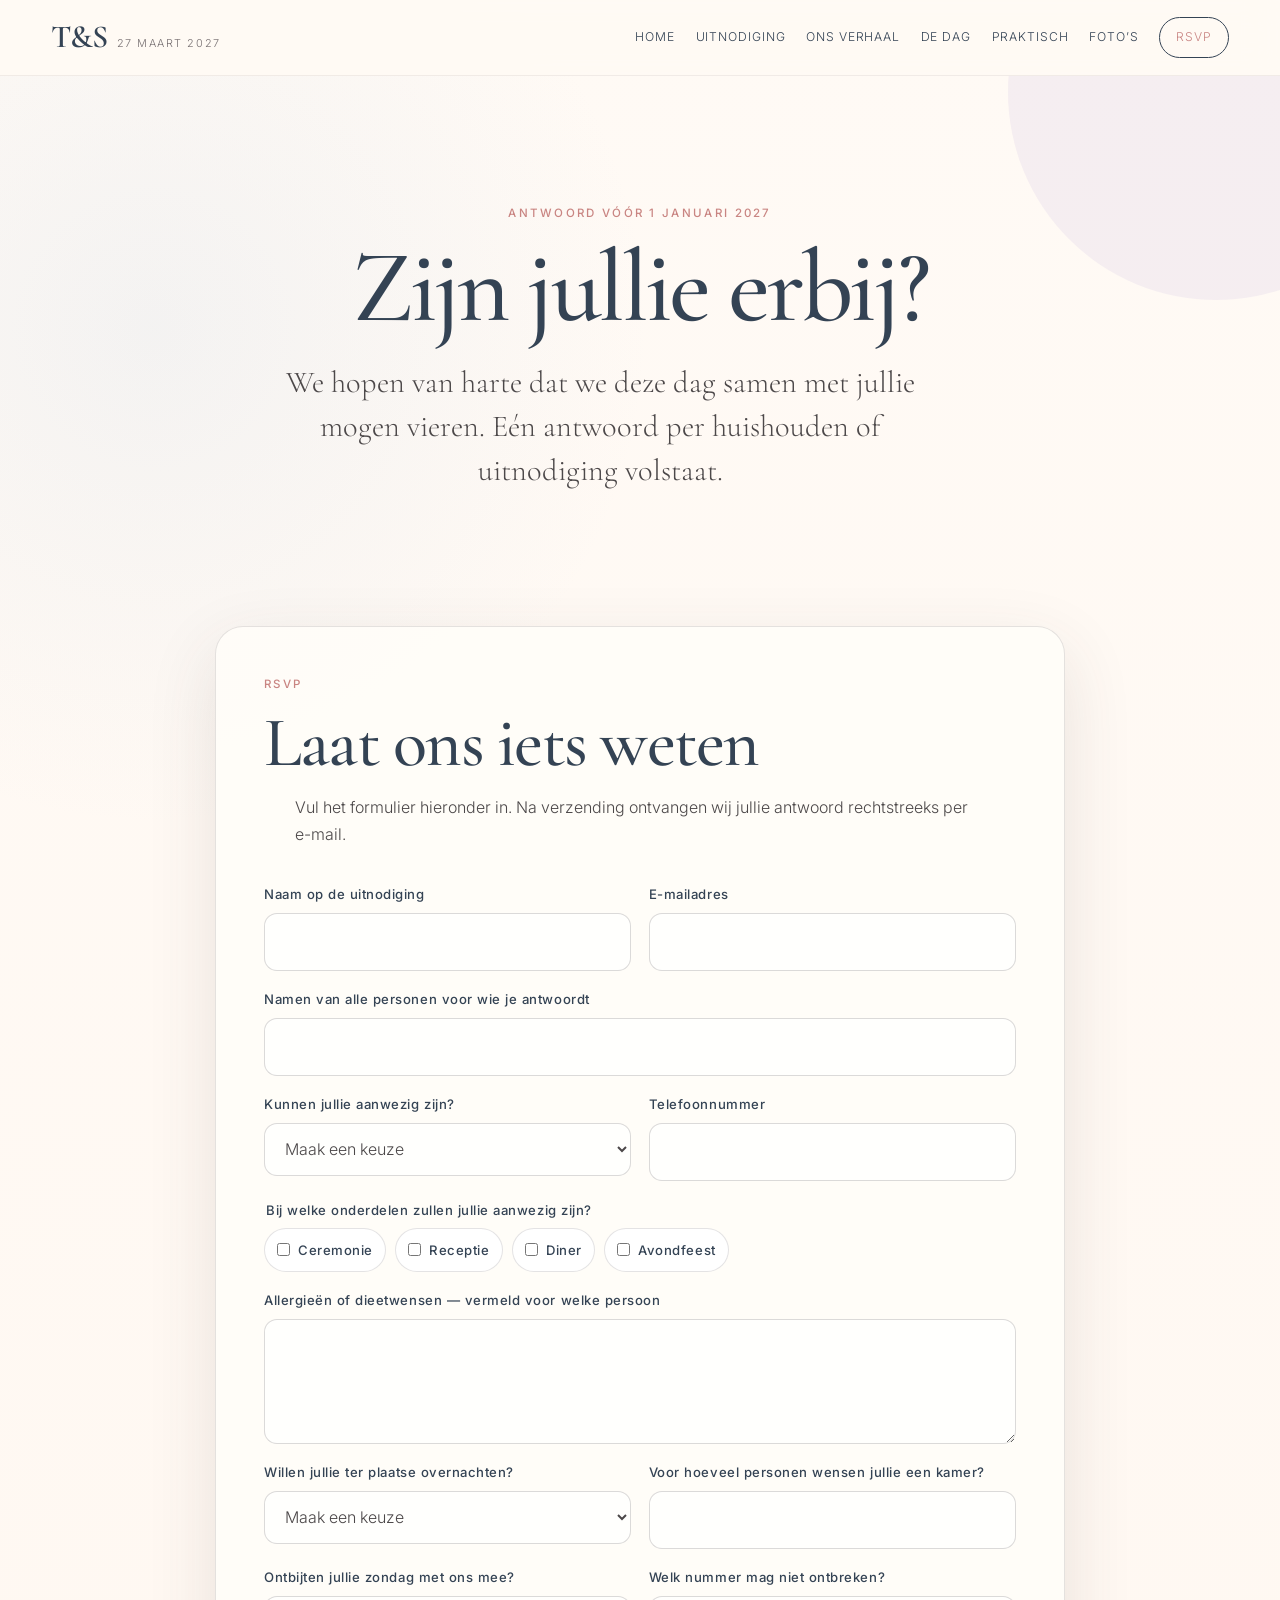
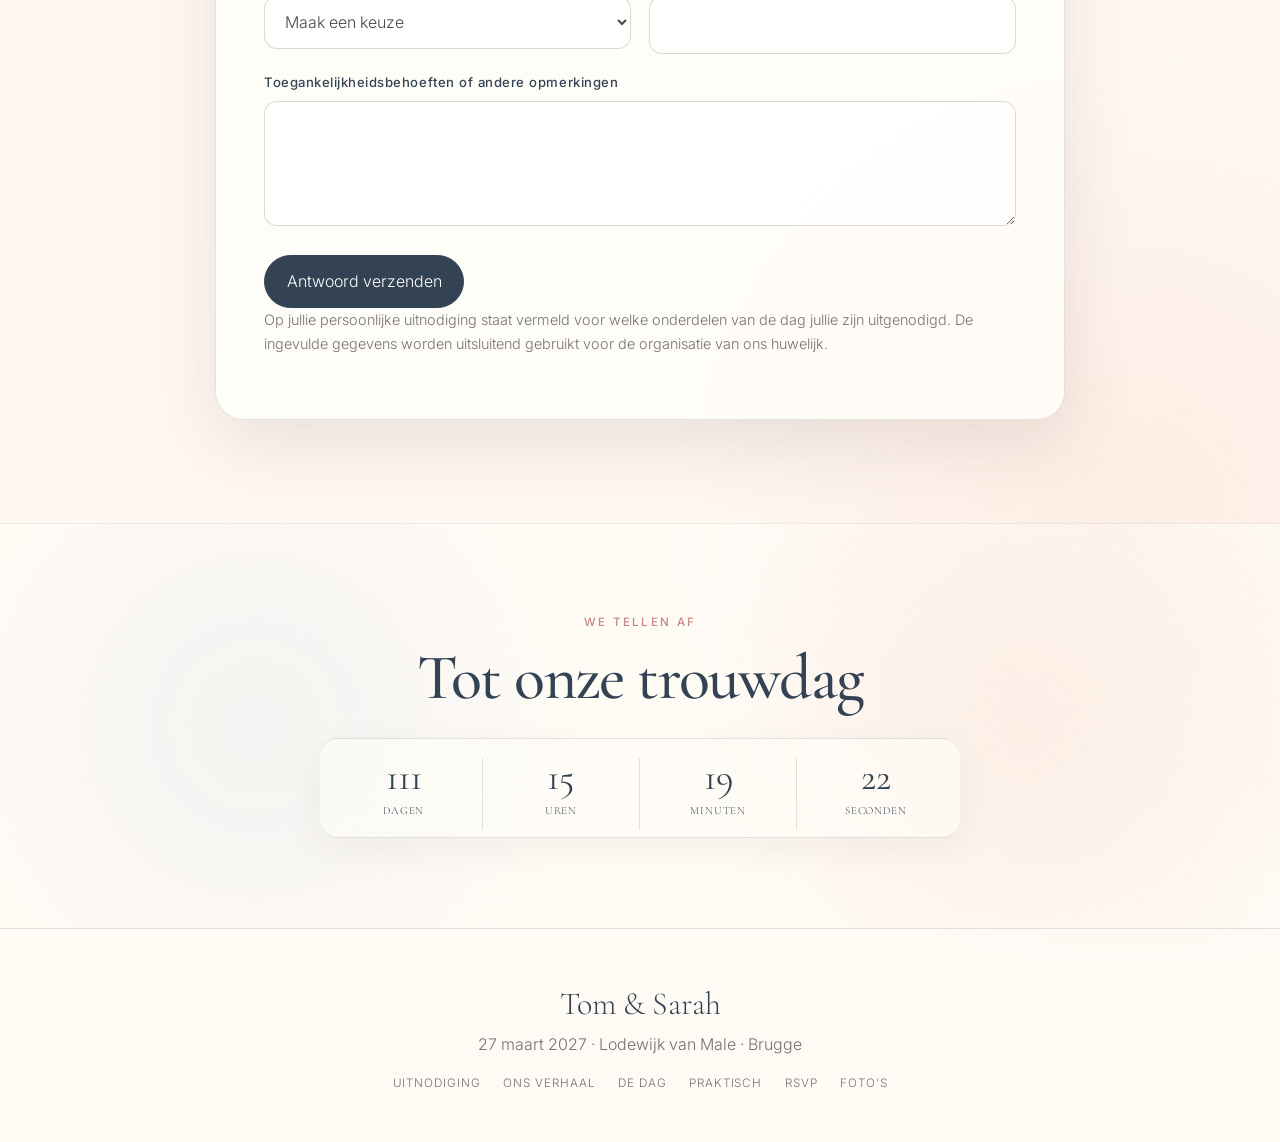
==== commit fa7c23d2: "Add files via upload Form update" ====
--- a/rsvp.html
+++ b/rsvp.html
@@ -37,15 +37,14 @@
 
 <section class="section section-topless">
   <form class="form-shell" id="rsvp-form"
-        action="https://formsubmit.co/tom.vandecasteele@hotmail.com"
+        action="https://api.web3forms.com/submit"
         method="POST">
-    <input type="hidden" name="_subject" id="rsvp-subject" value="RSVP">
-    <input type="hidden" name="_template" value="table">
-    <input type="hidden" name="_replyto" id="rsvp-replyto" value="">
-    <input type="hidden" name="_url" id="rsvp-source-url" value="">
-    <input type="hidden" name="_next" id="rsvp-next-url" value="" disabled>
-    <input class="honeypot" type="text" name="_honey" tabindex="-1"
-           autocomplete="off" aria-hidden="true">
+    <input type="hidden" name="access_key" value="4431ed3f-5ca0-4d63-a5ac-b2311f60b408">
+    <input type="hidden" name="subject" id="rsvp-subject" value="RSVP">
+    <input type="hidden" name="from_name" value="Trouwwebsite Tom &amp; Sarah">
+    <input type="hidden" name="redirect" id="rsvp-redirect" value="" disabled>
+    <input type="checkbox" name="botcheck" class="honeypot"
+           tabindex="-1" autocomplete="off" aria-hidden="true">
     <div class="section-title">
       <span class="eyebrow">RSVP</span>
       <h2>Laat ons iets weten</h2>
@@ -60,7 +59,7 @@
 
       <div class="field">
         <label for="email">E-mailadres</label>
-        <input id="email" name="E-mailadres" type="email" autocomplete="email" required>
+        <input id="email" name="email" type="email" autocomplete="email" required>
       </div>
 
       <div class="field full">
@@ -138,7 +137,7 @@
 
     <div class="form-status" role="status" aria-live="polite" tabindex="-1"></div>
     <p class="small rsvp-test-note" hidden>
-      Tijdens een lokale test opent na verzending een bevestigingspagina van de formulierenservice. Op de gepubliceerde website keren gasten automatisch terug naar onze bedankpagina.
+      Tijdens een lokale test opent na verzending de bevestigingspagina van Web3Forms. Op de gepubliceerde website keren gasten automatisch terug naar onze bedankpagina.
     </p>
     <p class="small">Op jullie persoonlijke uitnodiging staat vermeld voor welke onderdelen van de dag jullie zijn uitgenodigd. De ingevulde gegevens worden uitsluitend gebruikt voor de organisatie van ons huwelijk.</p>
   </form>
